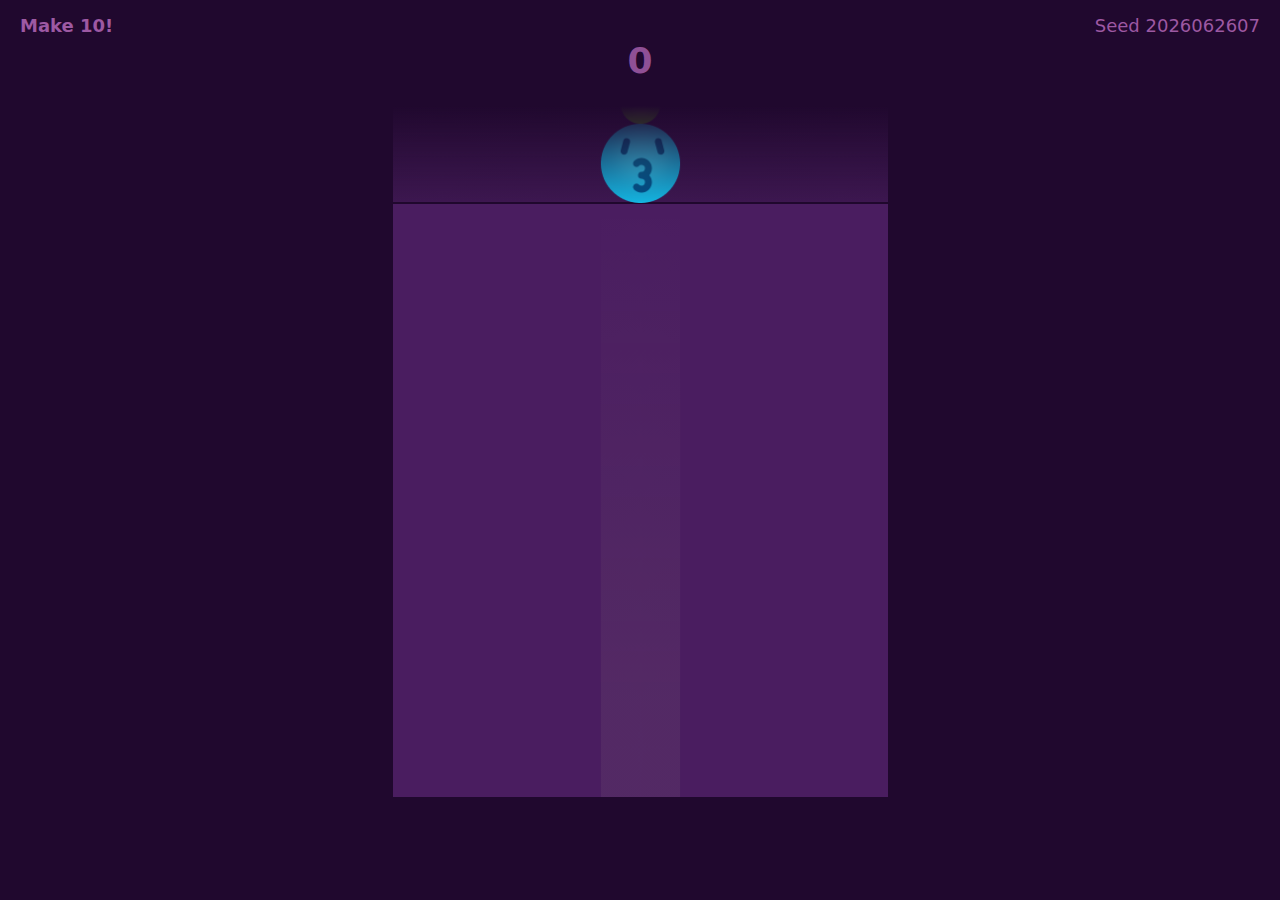
==== index.html @ 2d30e52c "taller board" ====
<!DOCTYPE html>
<html>
<head>
    <meta charset="UTF-8">
    <meta name="viewport" content="width=device-width, initial-scale=1.0, maximum-scale=1.0, user-scalable=no">
    <title>Suika Game Remix</title>


    <style>
        body {
            margin: 0;
            overflow: hidden;
            display: flex;
            justify-content: center;
            align-items: center;
            height: 100vh;
            background-color: #20082E;
            user-select: none;
            font-family: system-ui, -apple-system, BlinkMacSystemFont, 'Segoe UI', Roboto, Oxygen, Ubuntu, Cantarell, 'Open Sans', 'Helvetica Neue', sans-serif;
        }

        #canvas-container {
            width: 55vh; 
            height: 77vh;
            overflow: hidden;
        }

        @media (orientation: portrait) {
            #canvas-container {
                width: 90vw; 
                height: 126vw;
            }
        }

        #score-text {
            position: absolute;
            top: 40px;
            left: 50%;
            transform: translateX(-50%);
            text-align: center;
            font-size: 4vh;
            color: #ff99ff80;
            font-weight: 600;
        }

        #game-title {
            position: absolute;
            top: 15px;
            left: 20px;
            font-size: 2vh;
            color: #ff99ff90;
            font-weight: 600;
        }

        #seed {
            position: absolute;
            top: 15px;
            right: 20px;
            font-size: 2vh;
            color: #ff99ff90;
            text-align: right;
        }
    </style>
</head>
<body>
    <div id="seed">0</div>

    <script src="matter.js"></script>

    <canvas id="canvas-container"></canvas>

    <script src="game.js"></script>

    <div id="score-text">0</div>

    <div id="game-title">Make 10!</div>
</body>
</html>
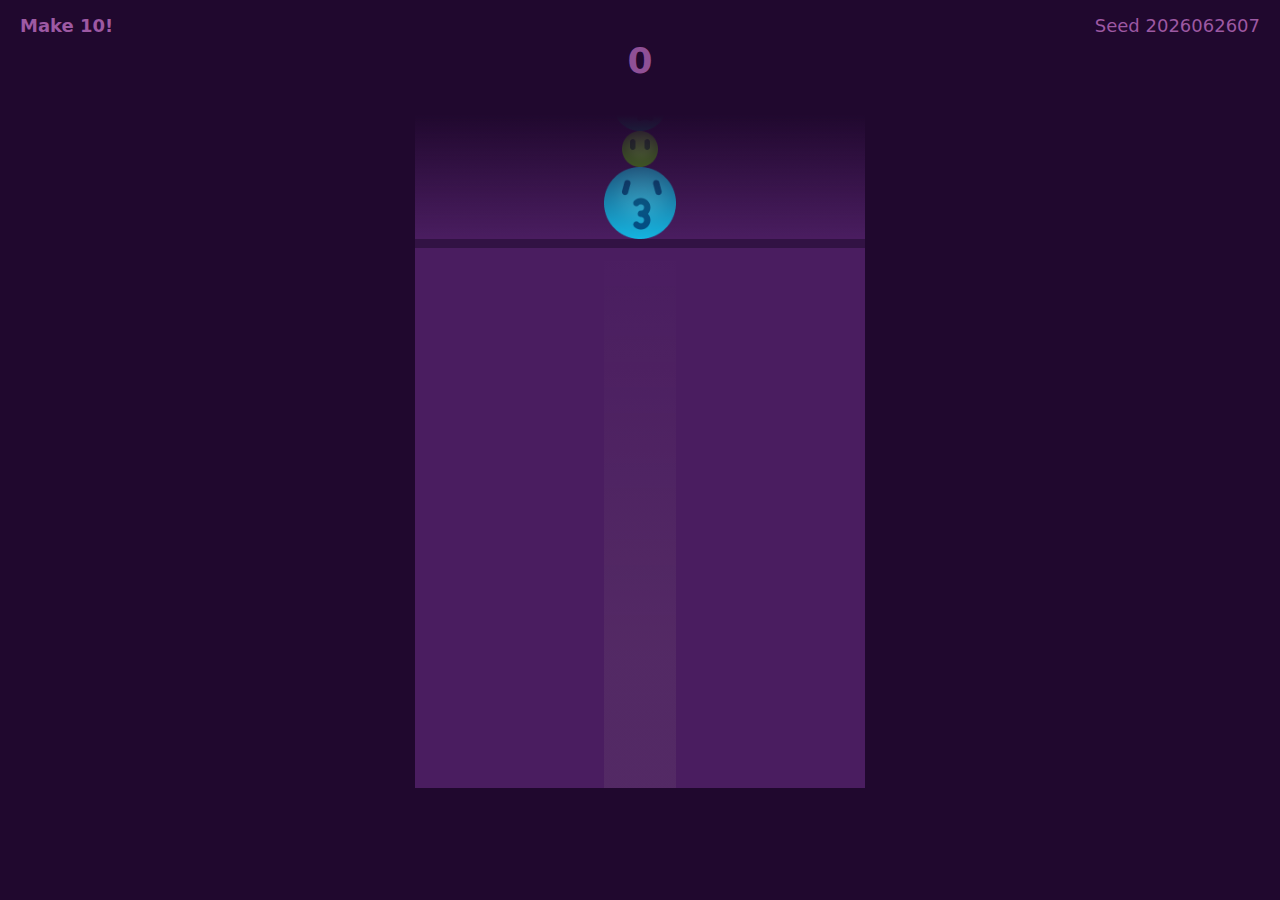
==== commit fa16d146: "taller preview of nect spheres" ====
--- a/index.html
+++ b/index.html
@@ -20,15 +20,15 @@
         }
 
         #canvas-container {
-            width: 55vh; 
-            height: 77vh;
+            width: 50vh; 
+            height: 75vh;
             overflow: hidden;
         }
 
         @media (orientation: portrait) {
             #canvas-container {
                 width: 90vw; 
-                height: 126vw;
+                height: 135vw;
             }
         }
 
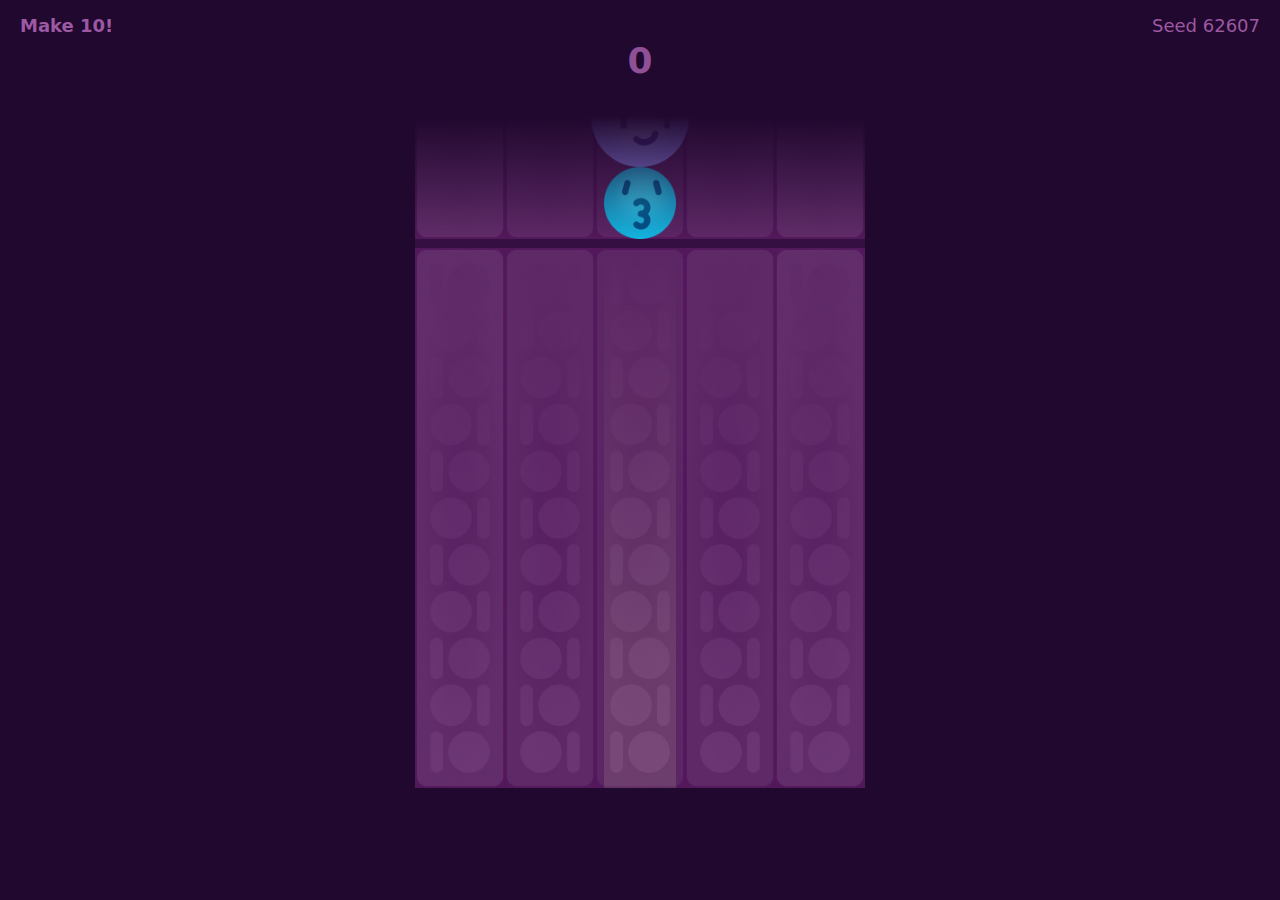
==== commit 27803b14: "custom rendering" ====
--- a/index.html
+++ b/index.html
@@ -19,7 +19,7 @@
             font-family: system-ui, -apple-system, BlinkMacSystemFont, 'Segoe UI', Roboto, Oxygen, Ubuntu, Cantarell, 'Open Sans', 'Helvetica Neue', sans-serif;
         }
 
-        #canvas-container {
+        #canvas-container-matter-render, #canvas-container {
             width: 50vh; 
             height: 75vh;
             overflow: hidden;
@@ -68,6 +68,7 @@
     <script src="matter.js"></script>
 
     <canvas id="canvas-container"></canvas>
+    <!-- <canvas id="canvas-container-matter-render"></canvas> -->
 
     <script src="game.js"></script>
 
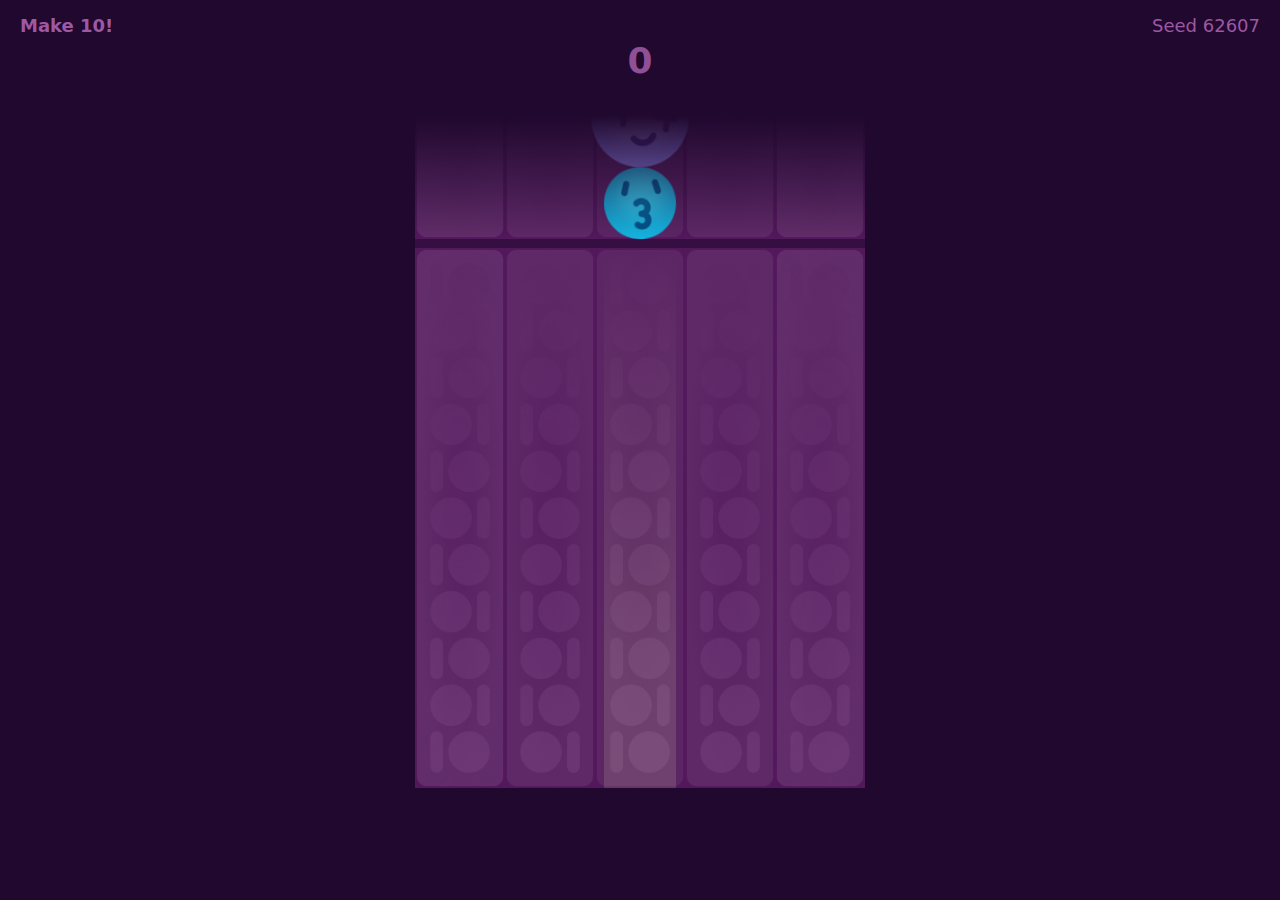
==== commit 53293cd1: "fix mobile selection of text when fast tapping" ====
--- a/index.html
+++ b/index.html
@@ -41,6 +41,7 @@
             font-size: 4vh;
             color: #ff99ff80;
             font-weight: 600;
+            user-select: none;
         }
 
         #game-title {
@@ -50,6 +51,7 @@
             font-size: 2vh;
             color: #ff99ff90;
             font-weight: 600;
+            user-select: none;
         }
 
         #seed {
@@ -59,6 +61,7 @@
             font-size: 2vh;
             color: #ff99ff90;
             text-align: right;
+            user-select: none;
         }
     </style>
 </head>
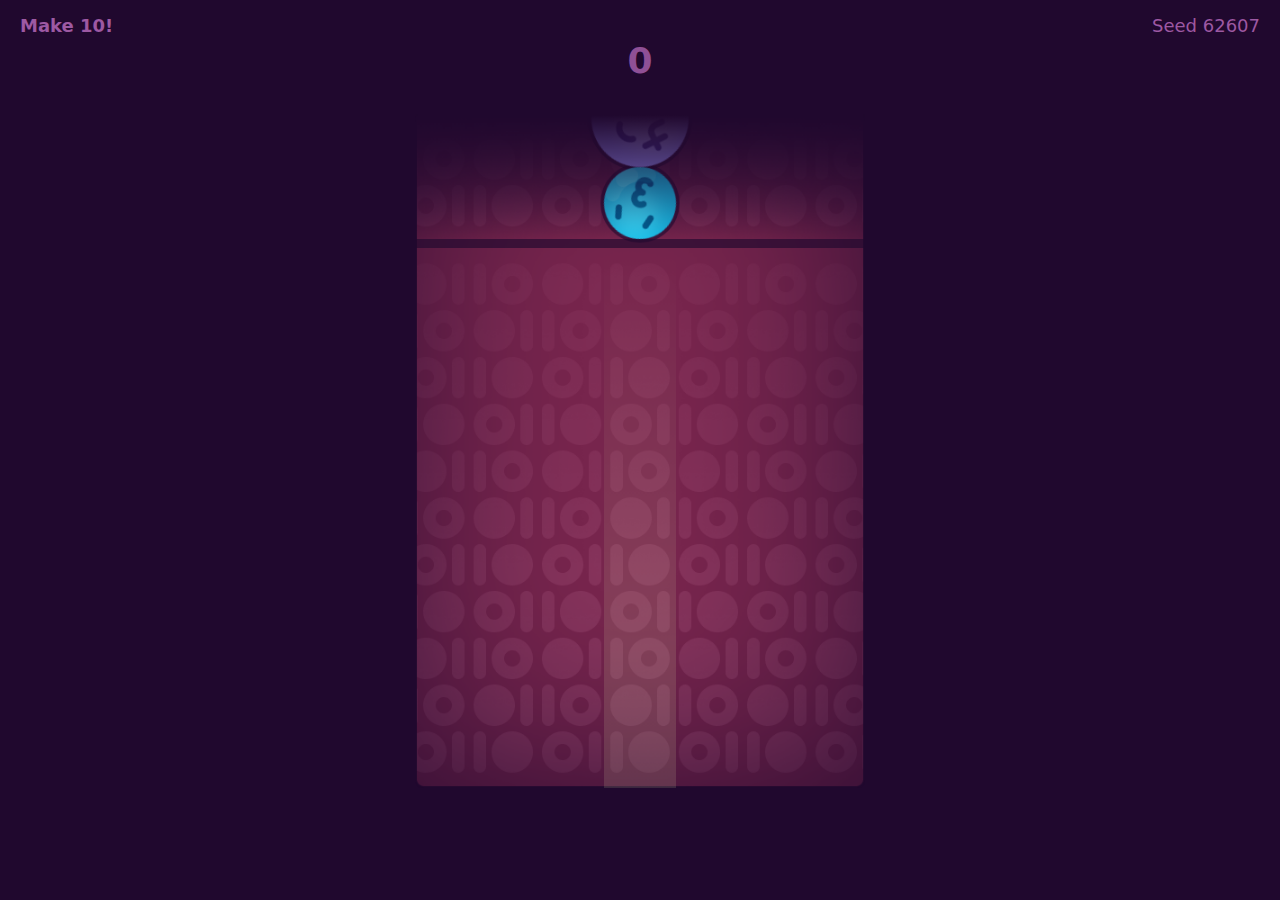
==== commit 0698ae54: "new scoring system, combos" ====
--- a/index.html
+++ b/index.html
@@ -25,7 +25,7 @@
             overflow: hidden;
         }
 
-        @media (orientation: portrait) {
+        @media (max-aspect-ratio: 2/3) {
             #canvas-container {
                 width: 90vw; 
                 height: 135vw;
@@ -41,6 +41,18 @@
             font-size: 4vh;
             color: #ff99ff80;
             font-weight: 600;
+            user-select: none;
+        }
+
+        #combo-text {
+            position: absolute;
+            top: 80px;
+            left: 50%;
+            transform: translateX(-50%);
+            text-align: center;
+            font-size: 2vh;
+            color: #ff99ff80;
+            font-weight: 500;
             user-select: none;
         }
 
@@ -76,6 +88,7 @@
     <script src="game.js"></script>
 
     <div id="score-text">0</div>
+    <div id="combo-text"></div>
 
     <div id="game-title">Make 10!</div>
 </body>
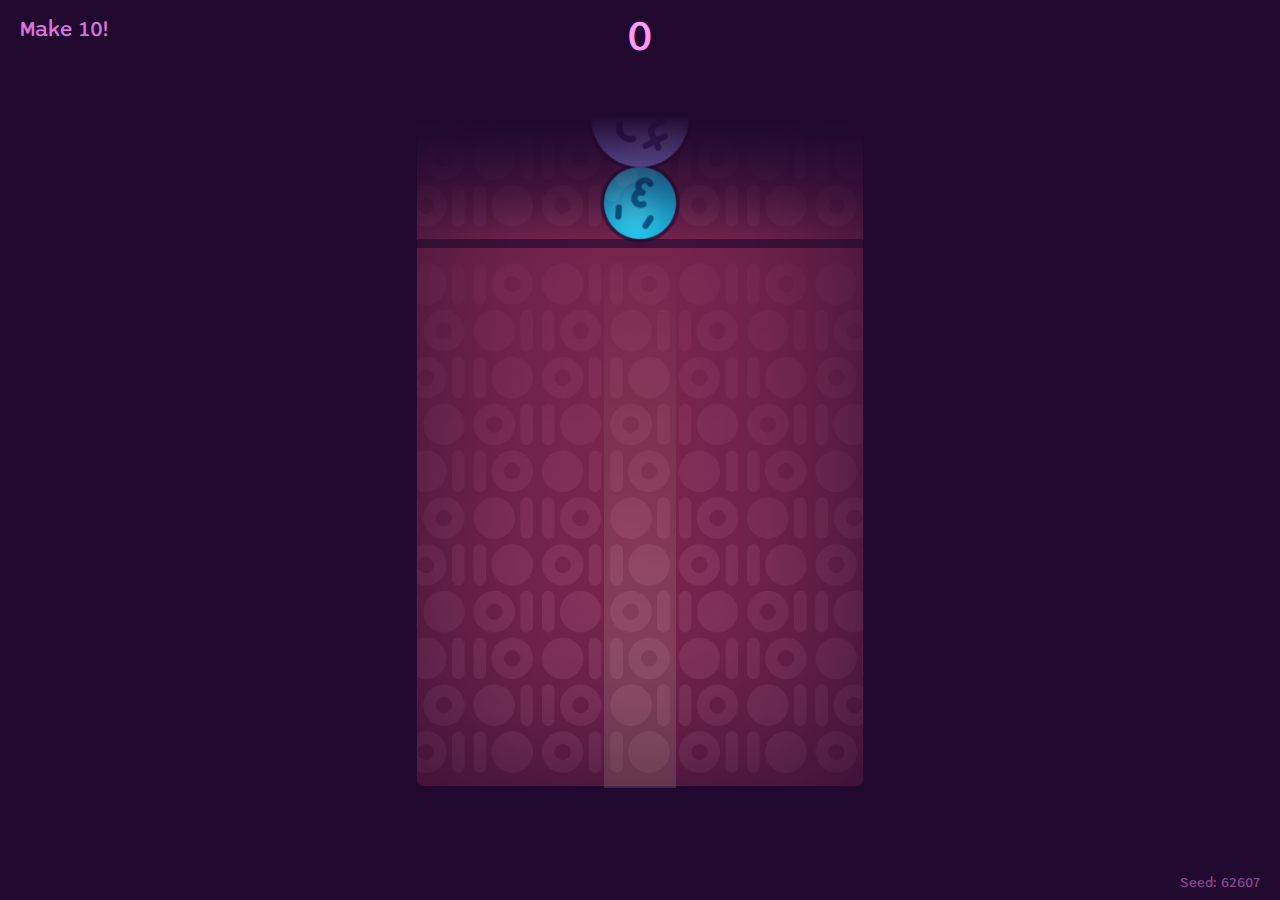
==== commit 38cfc700: "UI Font, gameplay durations/score adjusted" ====
--- a/index.html
+++ b/index.html
@@ -7,7 +7,15 @@
 
 
     <style>
+        @font-face {
+            font-family: 'Sono';
+            src: url('Sono-Variable.ttf') format('truetype');
+        }
+
         body {
+            font-family: 'Sono', sans-serif;
+            font-variation-settings: 'MONO' 0;
+            font-feature-settings: "ss05";
             margin: 0;
             overflow: hidden;
             display: flex;
@@ -16,7 +24,7 @@
             height: 100vh;
             background-color: #20082E;
             user-select: none;
-            font-family: system-ui, -apple-system, BlinkMacSystemFont, 'Segoe UI', Roboto, Oxygen, Ubuntu, Cantarell, 'Open Sans', 'Helvetica Neue', sans-serif;
+            /* font-family: system-ui, -apple-system, BlinkMacSystemFont, 'Segoe UI', Roboto, Oxygen, Ubuntu, Cantarell, 'Open Sans', 'Helvetica Neue', sans-serif; */
         }
 
         #canvas-container-matter-render, #canvas-container {
@@ -34,24 +42,24 @@
 
         #score-text {
             position: absolute;
-            top: 40px;
+            top: 1vh;
             left: 50%;
             transform: translateX(-50%);
             text-align: center;
-            font-size: 4vh;
-            color: #ff99ff80;
-            font-weight: 600;
+            font-size: 5vh;
+            color: #ff99ff;
+            font-weight: 500;
             user-select: none;
         }
 
         #combo-text {
             position: absolute;
-            top: 80px;
+            top: 7vh;
             left: 50%;
             transform: translateX(-50%);
             text-align: center;
             font-size: 2vh;
-            color: #ff99ff80;
+            color: #ff99ff;
             font-weight: 500;
             user-select: none;
         }
@@ -60,25 +68,26 @@
             position: absolute;
             top: 15px;
             left: 20px;
-            font-size: 2vh;
-            color: #ff99ff90;
-            font-weight: 600;
+            font-size: 2.5vh;
+            color: #d974dc;
+            font-weight: 500;
             user-select: none;
         }
 
         #seed {
             position: absolute;
-            top: 15px;
+            bottom: 1vh;
             right: 20px;
-            font-size: 2vh;
-            color: #ff99ff90;
+            font-size: 1.6vh;
+            font-weight: 500;
+            color: #d974dc90;
             text-align: right;
             user-select: none;
         }
     </style>
 </head>
 <body>
-    <div id="seed">0</div>
+    <div id="seed">Seed?</div>
 
     <script src="matter.js"></script>
 
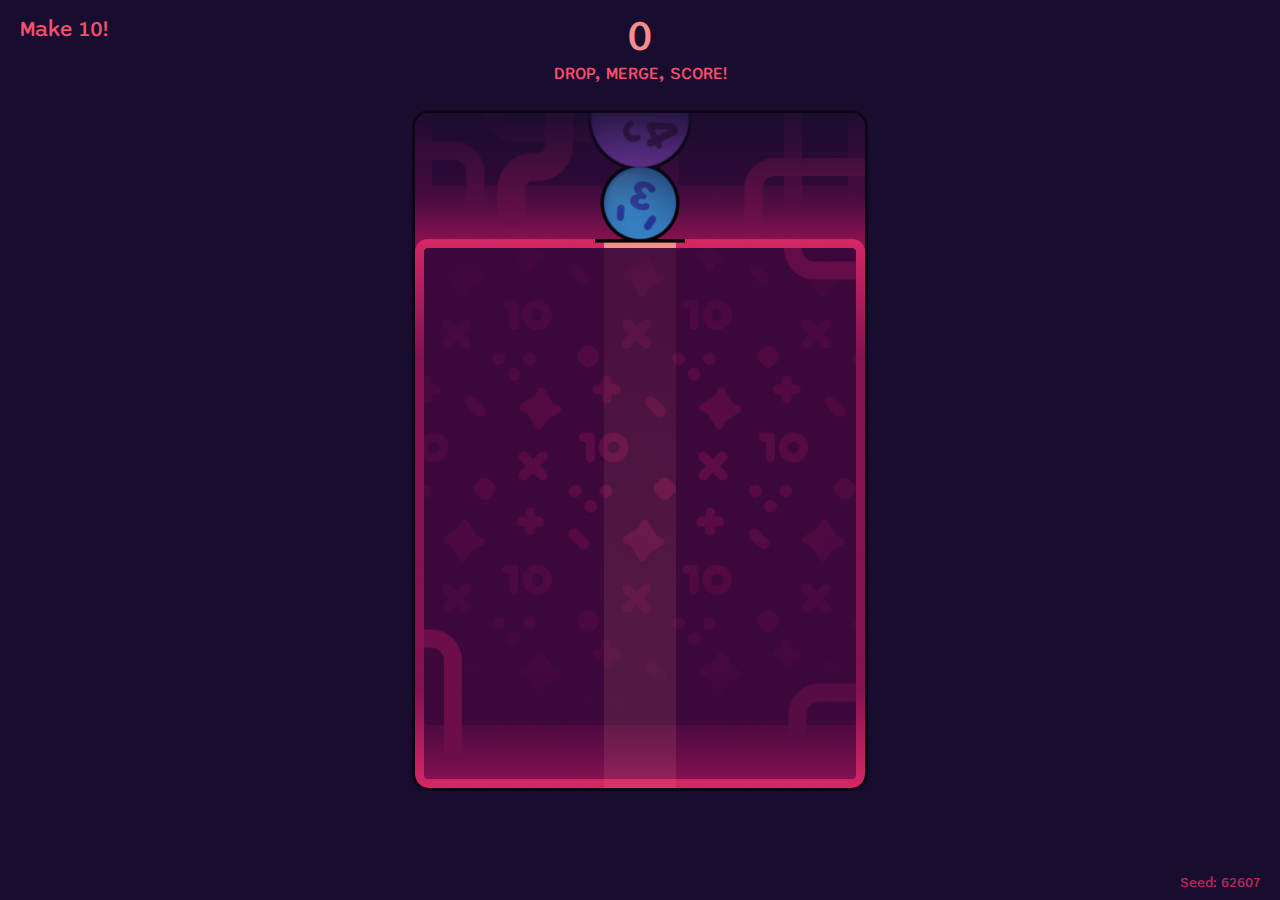
==== commit e9bb43ff: "file reorganisation, sprites changed" ====
--- a/index.html
+++ b/index.html
@@ -4,100 +4,20 @@
     <meta charset="UTF-8">
     <meta name="viewport" content="width=device-width, initial-scale=1.0, maximum-scale=1.0, user-scalable=no">
     <title>Suika Game Remix</title>
-
-
-    <style>
-        @font-face {
-            font-family: 'Sono';
-            src: url('Sono-Variable.ttf') format('truetype');
-        }
-
-        body {
-            font-family: 'Sono', sans-serif;
-            font-variation-settings: 'MONO' 0;
-            font-feature-settings: "ss05";
-            margin: 0;
-            overflow: hidden;
-            display: flex;
-            justify-content: center;
-            align-items: center;
-            height: 100vh;
-            background-color: #20082E;
-            user-select: none;
-            /* font-family: system-ui, -apple-system, BlinkMacSystemFont, 'Segoe UI', Roboto, Oxygen, Ubuntu, Cantarell, 'Open Sans', 'Helvetica Neue', sans-serif; */
-        }
-
-        #canvas-container-matter-render, #canvas-container {
-            width: 50vh; 
-            height: 75vh;
-            overflow: hidden;
-        }
-
-        @media (max-aspect-ratio: 2/3) {
-            #canvas-container {
-                width: 90vw; 
-                height: 135vw;
-            }
-        }
-
-        #score-text {
-            position: absolute;
-            top: 1vh;
-            left: 50%;
-            transform: translateX(-50%);
-            text-align: center;
-            font-size: 5vh;
-            color: #ff99ff;
-            font-weight: 500;
-            user-select: none;
-        }
-
-        #combo-text {
-            position: absolute;
-            top: 7vh;
-            left: 50%;
-            transform: translateX(-50%);
-            text-align: center;
-            font-size: 2vh;
-            color: #ff99ff;
-            font-weight: 500;
-            user-select: none;
-        }
-
-        #game-title {
-            position: absolute;
-            top: 15px;
-            left: 20px;
-            font-size: 2.5vh;
-            color: #d974dc;
-            font-weight: 500;
-            user-select: none;
-        }
-
-        #seed {
-            position: absolute;
-            bottom: 1vh;
-            right: 20px;
-            font-size: 1.6vh;
-            font-weight: 500;
-            color: #d974dc90;
-            text-align: right;
-            user-select: none;
-        }
-    </style>
+    <link rel="stylesheet" href="styles.css">
 </head>
 <body>
-    <div id="seed">Seed?</div>
+    <div id="seed">Seed: N/A</div>
 
     <script src="matter.js"></script>
 
     <canvas id="canvas-container"></canvas>
-    <!-- <canvas id="canvas-container-matter-render"></canvas> -->
 
     <script src="game.js"></script>
+    <script src="render.js"></script>
 
     <div id="score-text">0</div>
-    <div id="combo-text"></div>
+    <div id="combo-text">DROP, MERGE, SCORE!</div>
 
     <div id="game-title">Make 10!</div>
 </body>
--- a/styles.css
+++ b/styles.css
@@ -0,0 +1,88 @@
+@font-face {
+    font-family: 'Sono';
+    src: url('assets/fonts/Sono-Variable.ttf') format('truetype');
+}
+
+body {
+    font-family: 'Sono', sans-serif;
+    font-variation-settings: 'MONO' 0;
+    font-feature-settings: "ss05";
+    margin: 0;
+    overflow: hidden;
+    display: flex;
+    justify-content: center;
+    align-items: center;
+    height: 100vh;
+    background-color: #180d2f;
+    touch-action: none;
+    /* font-family: system-ui, -apple-system, BlinkMacSystemFont, 'Segoe UI', Roboto, Oxygen, Ubuntu, Cantarell, 'Open Sans', 'Helvetica Neue', sans-serif; */
+}
+
+#canvas-container {
+    width: 50vh; 
+    height: 75vh;
+    overflow: hidden;
+    border-radius: 14px;
+    outline: rgba(0, 0, 0, 0.5) 3px solid;
+}
+
+#canvas-container * {
+    user-select: none;
+   -webkit-user-select: none;
+}
+
+@media (max-aspect-ratio: 2/3) {
+    #canvas-container {
+        width: 90vw; 
+        height: 135vw;
+    }
+}
+
+#score-text {
+    position: absolute;
+    top: 1vh;
+    left: 50%;
+    transform: translateX(-50%);
+    text-align: center;
+    font-size: 5vh;
+    color: #f78d8d;
+    font-weight: 500;
+    user-select: none;
+   -webkit-user-select: none;
+}
+
+#combo-text {
+    position: absolute;
+    top: 7vh;
+    left: 50%;
+    transform: translateX(-50%);
+    text-align: center;
+    font-size: 2vh;
+    color: #f94e6d;
+    font-weight: 500;
+    user-select: none;
+   -webkit-user-select: none;
+}
+
+#game-title {
+    position: absolute;
+    top: 15px;
+    left: 20px;
+    font-size: 2.5vh;
+    color: #f94e6d;
+    font-weight: 500;
+    user-select: none;
+   -webkit-user-select: none;
+}
+
+#seed {
+    position: absolute;
+    bottom: 1vh;
+    right: 20px;
+    font-size: 1.6vh;
+    font-weight: 500;
+    color: #c12458;
+    text-align: right;
+    user-select: none;
+   -webkit-user-select: none;
+}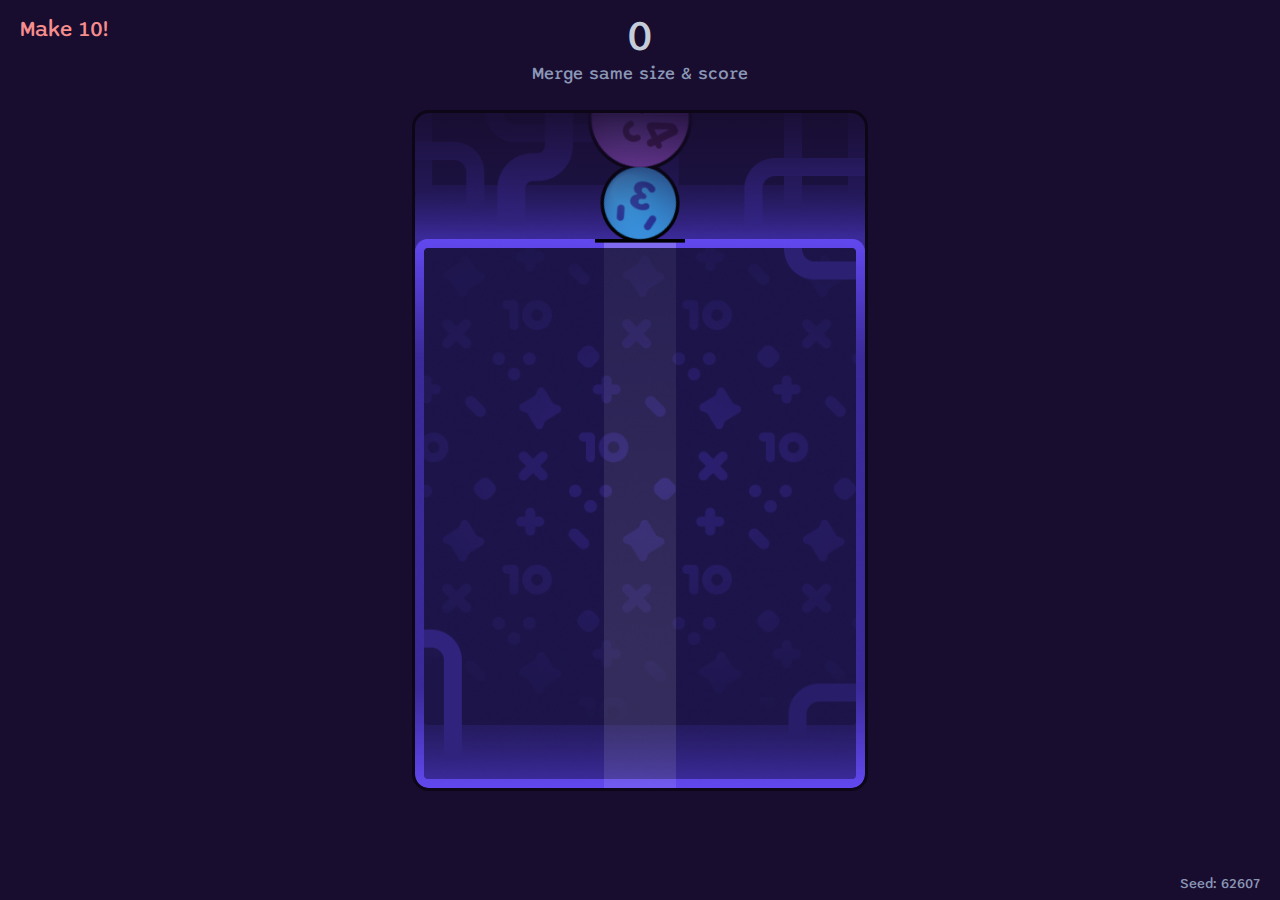
==== commit 4f510771: "adapt background to danger level, ui color changes" ====
--- a/index.html
+++ b/index.html
@@ -17,7 +17,7 @@
     <script src="render.js"></script>
 
     <div id="score-text">0</div>
-    <div id="combo-text">DROP, MERGE, SCORE!</div>
+    <div id="combo-text">Merge same size & score</div>
 
     <div id="game-title">Make 10!</div>
 </body>
--- a/styles.css
+++ b/styles.css
@@ -45,7 +45,7 @@
     transform: translateX(-50%);
     text-align: center;
     font-size: 5vh;
-    color: #f78d8d;
+    color: #c5cddb;
     font-weight: 500;
     user-select: none;
    -webkit-user-select: none;
@@ -58,7 +58,7 @@
     transform: translateX(-50%);
     text-align: center;
     font-size: 2vh;
-    color: #f94e6d;
+    color: #8B97B6;
     font-weight: 500;
     user-select: none;
    -webkit-user-select: none;
@@ -69,7 +69,7 @@
     top: 15px;
     left: 20px;
     font-size: 2.5vh;
-    color: #f94e6d;
+    color: #f78d8d;
     font-weight: 500;
     user-select: none;
    -webkit-user-select: none;
@@ -77,11 +77,11 @@
 
 #seed {
     position: absolute;
-    bottom: 1vh;
+    bottom: 0.9vh;
     right: 20px;
     font-size: 1.6vh;
     font-weight: 500;
-    color: #c12458;
+    color: #8B97B6;
     text-align: right;
     user-select: none;
    -webkit-user-select: none;
